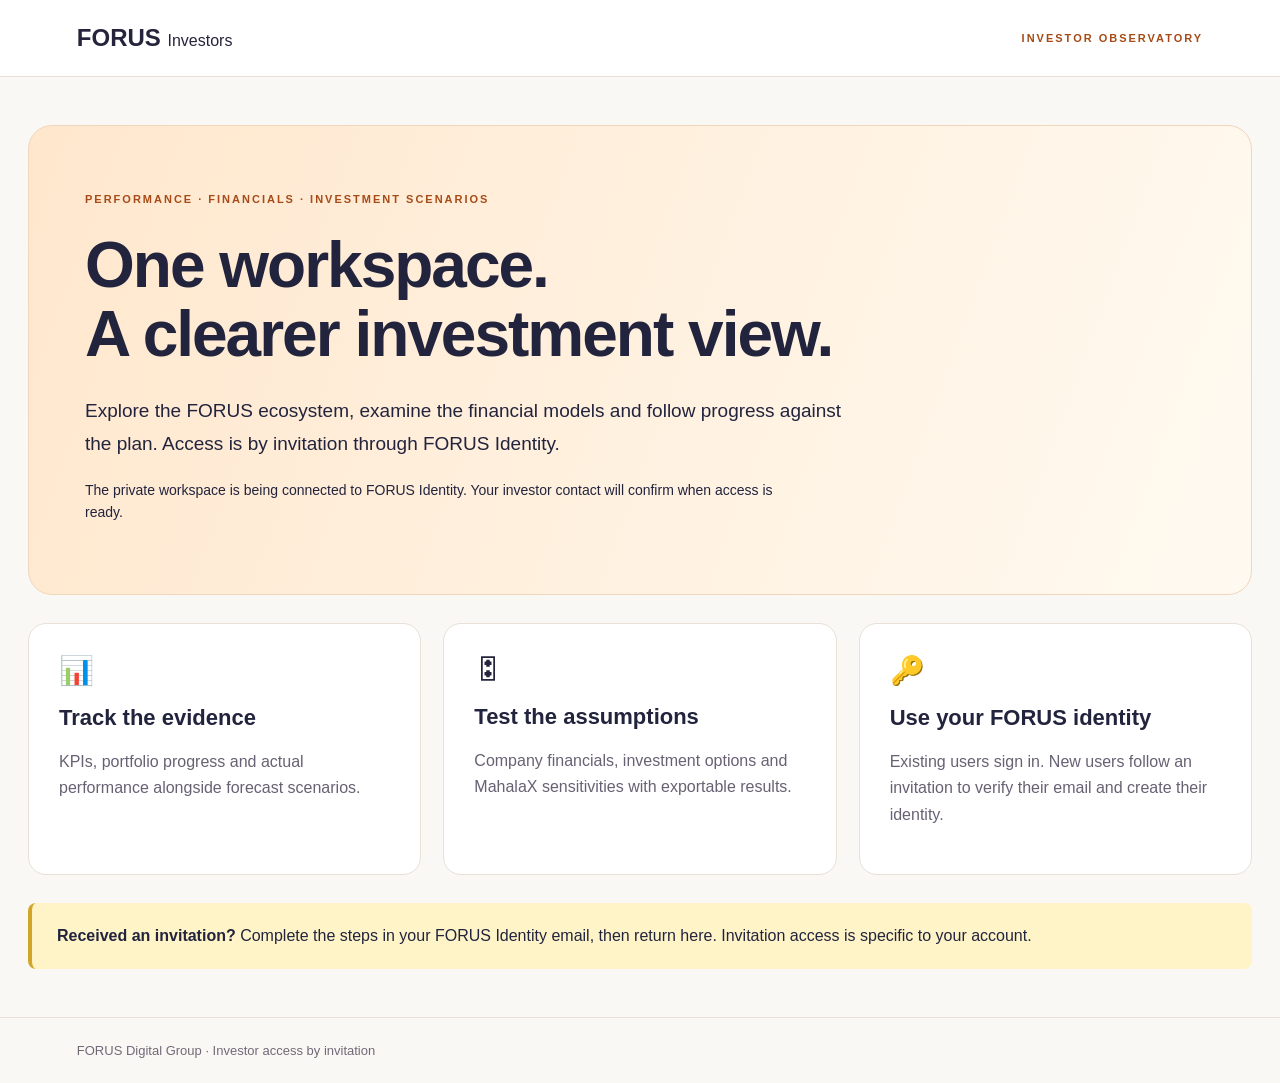
==== observatory/index.html @ ee2c1304 "Add public Observatory entry pending acceptance activation" ====
<!doctype html><html lang="en"><head><meta charset="utf-8"><meta name="viewport" content="width=device-width,initial-scale=1"><meta name="referrer" content="no-referrer"><title>Investor Observatory | FORUS</title><link rel="stylesheet" href="style.css"><script src="entry.js" defer></script></head><body><header><a href="../">FORUS <span>Investors</span></a><span>INVESTOR OBSERVATORY</span></header><main><section class="hero"><p class="eyebrow">PERFORMANCE · FINANCIALS · INVESTMENT SCENARIOS</p><h1>One workspace.<br>A clearer investment view.</h1><p class="intro">Explore the FORUS ecosystem, examine the financial models and follow progress against the plan. Access is by invitation through FORUS Identity.</p><a id="enter" class="button" hidden>Continue with FORUS Identity →</a><p id="status" role="status">The private workspace is being connected to FORUS Identity. Your investor contact will confirm when access is ready.</p></section><section class="grid"><article><span class="icon">📊</span><h2>Track the evidence</h2><p>KPIs, portfolio progress and actual performance alongside forecast scenarios.</p></article><article><span class="icon">🎛</span><h2>Test the assumptions</h2><p>Company financials, investment options and MahalaX sensitivities with exportable results.</p></article><article><span class="icon">🔑</span><h2>Use your FORUS identity</h2><p>Existing users sign in. New users follow an invitation to verify their email and create their identity.</p></article></section><aside><strong>Received an invitation?</strong> Complete the steps in your FORUS Identity email, then return here. Invitation access is specific to your account.</aside></main><footer>FORUS Digital Group · Investor access by invitation</footer></body></html>
---- observatory/style.css ----
:root{font-family:Arial,sans-serif;color:#22243e;background:#faf8f5}*{box-sizing:border-box}body{margin:0}header{padding:24px 6vw;border-bottom:1px solid #eadfd5;display:flex;align-items:center;justify-content:space-between;gap:20px;background:#fff}header a{text-decoration:none;color:#25243c;font-weight:800;font-size:24px}header a span{font-weight:400;font-size:16px}header>span,.eyebrow{font-size:11px;letter-spacing:2px;color:#a64b17;font-weight:700}main{max-width:1280px;margin:auto;padding:48px 28px}.hero{padding:56px;border-radius:24px;background:linear-gradient(110deg,#ffe7cd,#fffaf1);border:1px solid #f0d6bb}h1{font-size:clamp(34px,5vw,64px);letter-spacing:-2px;line-height:1.08;margin:26px 0}.intro{font-size:19px;line-height:1.7;max-width:760px}.button{background:#ba4b12;color:#fff;border-radius:8px;text-decoration:none;padding:16px 24px;display:inline-block;font-weight:700;margin:16px 0}.button[hidden]{display:none}#status{max-width:720px;line-height:1.6;font-size:14px}.grid{display:grid;grid-template-columns:repeat(3,1fr);gap:22px;margin:28px 0}article{padding:30px;border:1px solid #e9e0d8;border-radius:18px;background:white}.icon{font-size:28px}article h2{font-size:22px}article p{line-height:1.65;color:#686173}aside{background:#fff4c7;border-left:4px solid #d1a627;padding:20px 25px;border-radius:8px;line-height:1.6}footer{padding:25px 6vw;border-top:1px solid #e9e0d8;font-size:13px;color:#716978}@media(max-width:720px){main{padding:24px 16px}.hero{padding:30px 24px}.grid{grid-template-columns:1fr}header>span{display:none}h1{letter-spacing:-1px}}
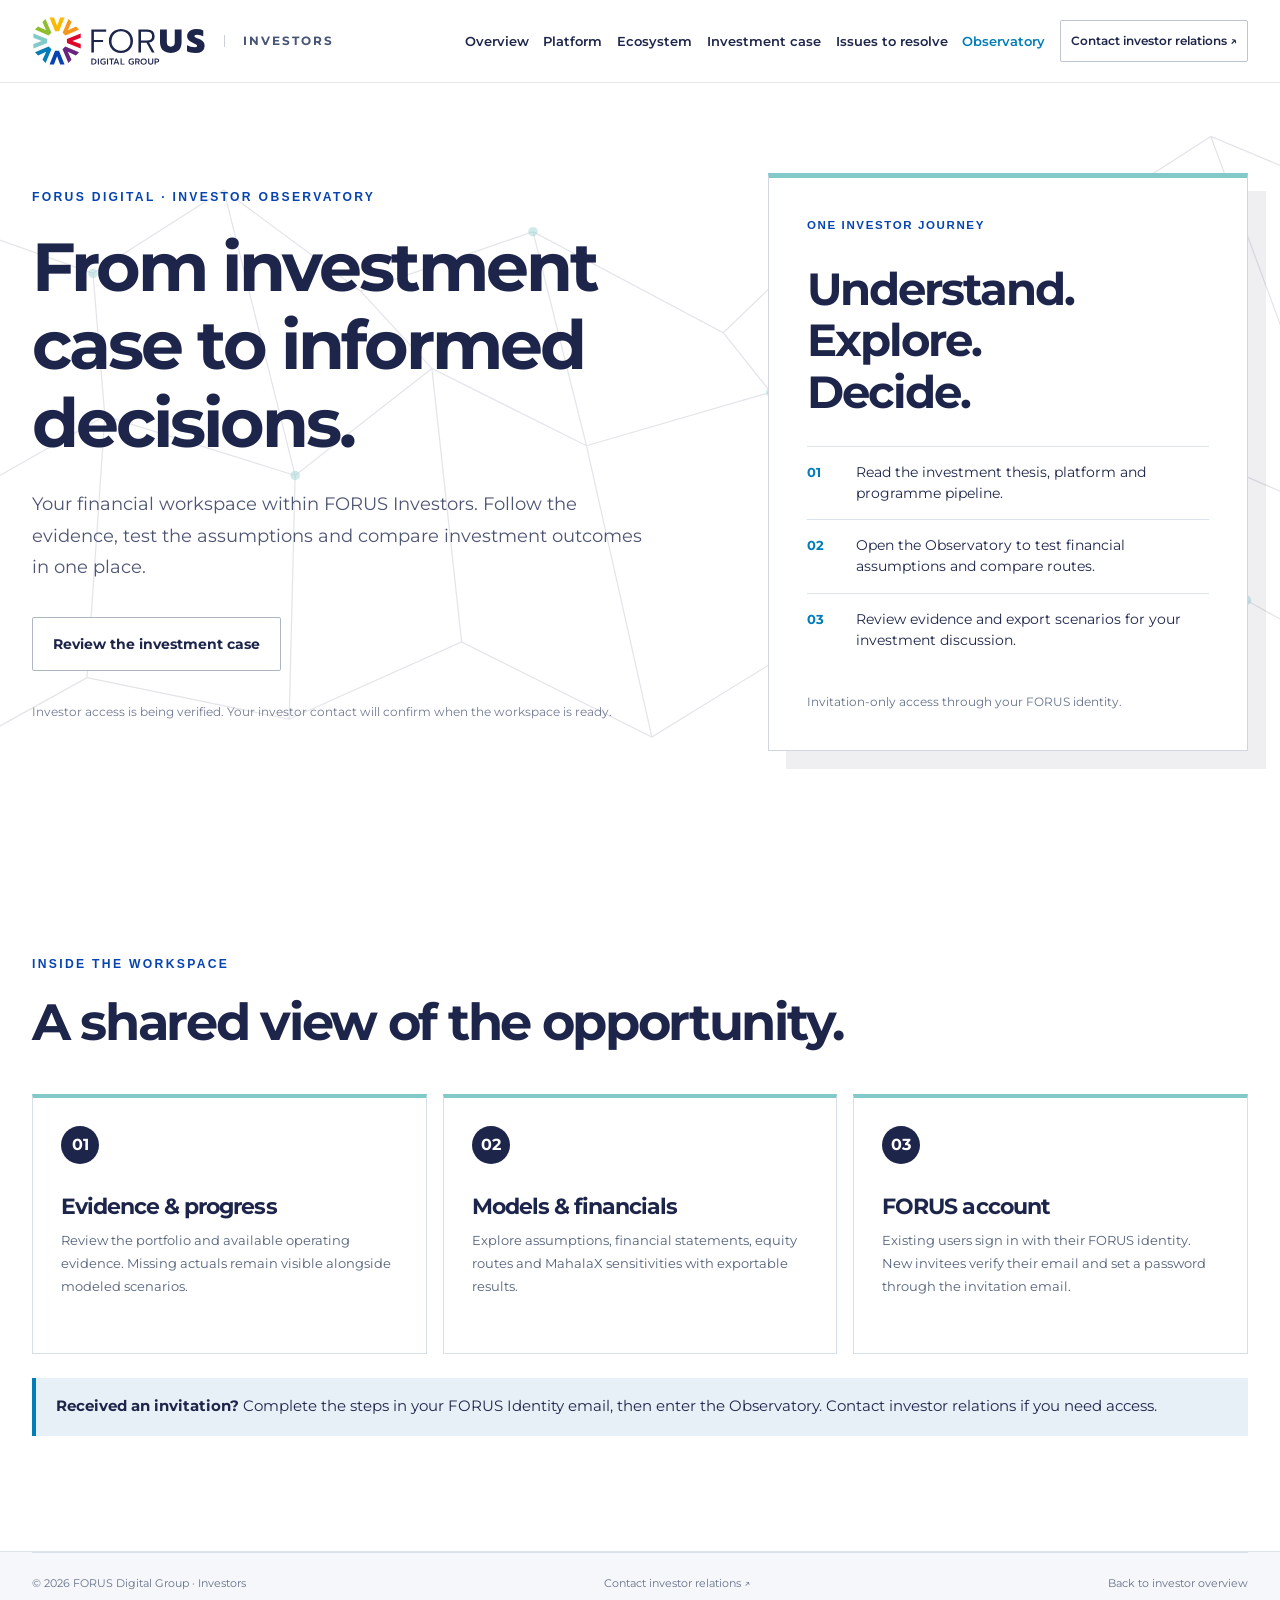
==== commit b1dbb03c: "Integrate Observatory into the FORUS investor offering" ====
--- a/observatory/index.html
+++ b/observatory/index.html
@@ -1 +1 @@
-<!doctype html><html lang="en"><head><meta charset="utf-8"><meta name="viewport" content="width=device-width,initial-scale=1"><meta name="referrer" content="no-referrer"><title>Investor Observatory | FORUS</title><link rel="stylesheet" href="style.css"><script src="entry.js" defer></script></head><body><header><a href="../">FORUS <span>Investors</span></a><span>INVESTOR OBSERVATORY</span></header><main><section class="hero"><p class="eyebrow">PERFORMANCE · FINANCIALS · INVESTMENT SCENARIOS</p><h1>One workspace.<br>A clearer investment view.</h1><p class="intro">Explore the FORUS ecosystem, examine the financial models and follow progress against the plan. Access is by invitation through FORUS Identity.</p><a id="enter" class="button" hidden>Continue with FORUS Identity →</a><p id="status" role="status">The private workspace is being connected to FORUS Identity. Your investor contact will confirm when access is ready.</p></section><section class="grid"><article><span class="icon">📊</span><h2>Track the evidence</h2><p>KPIs, portfolio progress and actual performance alongside forecast scenarios.</p></article><article><span class="icon">🎛</span><h2>Test the assumptions</h2><p>Company financials, investment options and MahalaX sensitivities with exportable results.</p></article><article><span class="icon">🔑</span><h2>Use your FORUS identity</h2><p>Existing users sign in. New users follow an invitation to verify their email and create their identity.</p></article></section><aside><strong>Received an invitation?</strong> Complete the steps in your FORUS Identity email, then return here. Invitation access is specific to your account.</aside></main><footer>FORUS Digital Group · Investor access by invitation</footer></body></html>
+<!doctype html><html lang="en"><head><meta charset="utf-8"><meta name="viewport" content="width=device-width,initial-scale=1"><meta name="referrer" content="same-origin"><title>Observatory | FORUS Digital Investors</title><meta name="description" content="The FORUS investor workspace: investment evidence, financial models and scenarios, with invitation-only access."><link rel="icon" href="assets/forus-icon.svg"><link rel="stylesheet" href="style.css"><script src="navigation.js" defer></script><script src="entry.js" defer></script></head><body><a class="skip" href="#main">Skip to content</a><header class="site-header"><div class="header-inner"><a class="brand" href="../index.html" aria-label="FORUS Digital investors home"><img class="corporate-logo" src="assets/forus-corporate.svg" alt="FORUS Digital Group" width="174" height="52"><span class="investor-label">Investors</span></a><button class="menu-toggle" aria-expanded="false" aria-controls="site-nav" aria-label="Open navigation">Menu <span>☰</span></button><nav id="site-nav" aria-label="Primary navigation"><a href="../index.html" class="">Overview</a><a href="../platform.html" class="" >Platform</a><a href="../ecosystem.html" class="" >Ecosystem</a><a href="../investment-case.html" class="" >Investment case</a><a href="../diligence.html" class="" >Issues to resolve</a><a class="active" aria-current="page" href="./">Observatory</a><a class="nav-contact" href="https://forus.digital/contact.html">Contact investor relations <span aria-hidden="true">↗</span></a></nav></div></header><main id="main"><section class="hero"><div class="container hero-grid"><div class="hero-copy"><p class="eyebrow">FORUS DIGITAL · INVESTOR OBSERVATORY</p><h1>From investment case to informed decisions.</h1><p class="hero-lead">Your financial workspace within FORUS Investors. Follow the evidence, test the assumptions and compare investment outcomes in one place.</p><div class="hero-actions"><a id="enter" class="button primary" hidden>Enter the Observatory →</a><a class="button ghost" href="../investment-case.html">Review the investment case</a></div><p id="status" class="hero-note" role="status">Investor access is being verified. Your investor contact will confirm when the workspace is ready.</p></div><div class="model-card"><p class="deal-label">ONE INVESTOR JOURNEY</p><h2>Understand.<br>Explore.<br>Decide.</h2><div class="model-row"><b>01</b><span>Read the investment thesis, platform and programme pipeline.</span></div><div class="model-row"><b>02</b><span>Open the Observatory to test financial assumptions and compare routes.</span></div><div class="model-row"><b>03</b><span>Review evidence and export scenarios for your investment discussion.</span></div><p>Invitation-only access through your FORUS identity.</p></div></div></section><section class="section container"><p class="eyebrow">INSIDE THE WORKSPACE</p><h2>A shared view of the opportunity.</h2><div class="transaction-steps"><article><b>01</b><h3>Evidence &amp; progress</h3><p>Review the portfolio and available operating evidence. Missing actuals remain visible alongside modeled scenarios.</p></article><article><b>02</b><h3>Models &amp; financials</h3><p>Explore assumptions, financial statements, equity routes and MahalaX sensitivities with exportable results.</p></article><article><b>03</b><h3>FORUS account</h3><p>Existing users sign in with their FORUS identity. New invitees verify their email and set a password through the invitation email.</p></article></div><p class="bridge-note"><strong>Received an invitation?</strong> Complete the steps in your FORUS Identity email, then enter the Observatory. Contact investor relations if you need access.</p></section></main><footer class="footer"><div class="container footer-bottom"><span>© 2026 FORUS Digital Group · Investors</span><a href="https://forus.digital/contact.html">Contact investor relations ↗</a><a href="../">Back to investor overview</a></div></footer></body></html>
--- a/observatory/style.css
+++ b/observatory/style.css
@@ -1 +1,27 @@
-:root{font-family:Arial,sans-serif;color:#22243e;background:#faf8f5}*{box-sizing:border-box}body{margin:0}header{padding:24px 6vw;border-bottom:1px solid #eadfd5;display:flex;align-items:center;justify-content:space-between;gap:20px;background:#fff}header a{text-decoration:none;color:#25243c;font-weight:800;font-size:24px}header a span{font-weight:400;font-size:16px}header>span,.eyebrow{font-size:11px;letter-spacing:2px;color:#a64b17;font-weight:700}main{max-width:1280px;margin:auto;padding:48px 28px}.hero{padding:56px;border-radius:24px;background:linear-gradient(110deg,#ffe7cd,#fffaf1);border:1px solid #f0d6bb}h1{font-size:clamp(34px,5vw,64px);letter-spacing:-2px;line-height:1.08;margin:26px 0}.intro{font-size:19px;line-height:1.7;max-width:760px}.button{background:#ba4b12;color:#fff;border-radius:8px;text-decoration:none;padding:16px 24px;display:inline-block;font-weight:700;margin:16px 0}.button[hidden]{display:none}#status{max-width:720px;line-height:1.6;font-size:14px}.grid{display:grid;grid-template-columns:repeat(3,1fr);gap:22px;margin:28px 0}article{padding:30px;border:1px solid #e9e0d8;border-radius:18px;background:white}.icon{font-size:28px}article h2{font-size:22px}article p{line-height:1.65;color:#686173}aside{background:#fff4c7;border-left:4px solid #d1a627;padding:20px 25px;border-radius:8px;line-height:1.6}footer{padding:25px 6vw;border-top:1px solid #e9e0d8;font-size:13px;color:#716978}@media(max-width:720px){main{padding:24px 16px}.hero{padding:30px 24px}.grid{grid-template-columns:1fr}header>span{display:none}h1{letter-spacing:-1px}}
+@font-face{font-family:Montserrat;src:url('assets/montserrat-400.ttf')}@font-face{font-family:Montserrat;src:url('assets/montserrat-500.ttf');font-weight:500}@font-face{font-family:Montserrat;src:url('assets/montserrat-600.ttf');font-weight:600}@font-face{font-family:Montserrat;src:url('assets/montserrat-700.ttf');font-weight:700}@font-face{font-family:Montserrat;src:url('assets/montserrat-800.ttf');font-weight:800}
+:root{--ink:#102031;--deep:#0b1929;--navy:#152d44;--orange:#fa6a3d;--cream:#f4f7f8;--line:#dce3e8;--muted:#516475;--sky:#dceff4}*{box-sizing:border-box}html{scroll-behavior:smooth}body{margin:0;color:var(--ink);background:#fff;font-family:Montserrat,Arial,sans-serif;font-size:16px;line-height:1.65}a{color:inherit;text-decoration:none}button{font:inherit}img{max-width:100%;height:auto}h1,h2,h3,p{margin-top:0}h1,h2,h3{line-height:1.15;letter-spacing:-.045em}h1{font-size:clamp(3rem,5.3vw,5.6rem);font-weight:700}h2{font-size:clamp(2.3rem,4vw,4rem);font-weight:700}h3{font-size:1.35rem}p{line-height:1.7}.container{width:min(1220px,calc(100% - 64px));margin:auto}.skip{position:absolute;left:-999px;top:8px;background:#fff;padding:12px;z-index:30}.skip:focus{left:8px}.site-header{background:#fff;border-bottom:1px solid var(--line);position:relative;z-index:10}.header-inner{width:min(1360px,calc(100% - 64px));min-height:86px;margin:auto;display:flex;align-items:center;justify-content:space-between;gap:24px}.brand{display:flex;align-items:center;gap:12px;line-height:1;color:var(--ink);flex:none}.mark{width:36px;height:36px;display:grid;place-items:center;border-radius:6px;background:var(--ink);color:var(--orange);font-size:27px;font-weight:800;line-height:1}.brand-name{font-size:1.25rem;font-weight:800;letter-spacing:-.07em}.brand-name>span,.footer-logo span{font-weight:500}.brand-name small{display:block;font-weight:600;font-size:.6rem;letter-spacing:.16em;margin-top:6px;color:#667887}nav{display:flex;align-items:center;gap:clamp(14px,1.9vw,30px)}nav a{font-size:.84rem;font-weight:600;white-space:nowrap;padding:10px 0}nav a:hover,nav a.active{color:#d84e29}nav .nav-contact{background:var(--ink);color:#fff;padding:12px 15px;border-radius:3px}nav .nav-contact:hover{background:#263f58;color:#fff}.menu-toggle{display:none;border:0;background:none;color:var(--ink);font-weight:700;cursor:pointer}.hero{background:var(--deep);color:#fff;position:relative;overflow:hidden}.hero:before{content:"";position:absolute;inset:0;background:linear-gradient(110deg,rgba(11,25,41,.96) 15%,rgba(20,47,69,.92)),repeating-linear-gradient(90deg,transparent 0 88px,rgba(255,255,255,.08) 89px 90px);pointer-events:none}.hero-grid{position:relative;display:grid;grid-template-columns:1.13fr .87fr;align-items:center;gap:70px;padding:96px 0 100px}.hero-copy h1{max-width:760px;margin:22px 0 26px}.hero-lead{font-size:1.12rem;line-height:1.75;max-width:620px;color:#d4e0e7}.eyebrow{font-size:.76rem;line-height:1.4;letter-spacing:.19em;font-weight:800;color:#c55232;margin-bottom:20px}.eyebrow.light{color:#ff9f7e}.hero-actions{display:flex;gap:12px;flex-wrap:wrap;margin-top:35px}.button{font-size:.89rem;line-height:1.3;font-weight:700;display:inline-flex;align-items:center;justify-content:space-between;gap:25px;min-height:54px;padding:15px 20px;border-radius:3px;transition:transform .15s,background .15s}.button:hover{transform:translateY(-2px)}.button.primary{background:var(--orange);color:#152436}.button.primary:hover{background:#ff8965}.button.ghost{border:1px solid #627789;color:#fff}.button.white{background:#fff;color:var(--ink)}.hero-note{font-size:.78rem;color:#9eb2c2;margin-top:30px;max-width:580px}.hero-panel{background:#173149;border:1px solid #486075;box-shadow:20px 20px 0 rgba(4,15,28,.28);padding:34px;max-width:480px;justify-self:end;width:100%}.panel-top,.panel-bottom{display:flex;justify-content:space-between;gap:12px;color:#a8c1d1;font-size:.7rem;font-weight:700;letter-spacing:.12em}.panel-heading{font-size:clamp(2rem,3vw,2.9rem);line-height:1.25;letter-spacing:-.05em;font-weight:700;margin:55px 0 34px}.panel-heading em{font-style:normal;color:var(--orange)}.flow-list>div{display:flex;gap:17px;align-items:center;border-top:1px solid #506476;padding:13px 0}.flow-list b{font-size:.8rem;color:var(--orange)}.flow-list span{font-size:.84rem}.panel-bottom{border-top:1px solid #506476;padding-top:25px;margin-top:20px}.signal-strip{background:#eaf1f4;padding:30px 0}.signal-inner{display:grid;grid-template-columns:repeat(3,1fr);gap:30px}.signal-inner>div{display:flex;align-items:center;gap:16px;border-right:1px solid #c8d6de}.signal-inner>div:last-child{border:0}.signal-number{font-size:3.6rem;line-height:1;font-weight:700;letter-spacing:-.08em;color:#193d58}.signal-text{font-size:.9rem;line-height:1.5;font-weight:700}.signal-text small{font-size:.72rem;font-weight:500;color:var(--muted)}.signal-foot,.source-line{font-size:.75rem;color:#617382;margin-top:15px;margin-bottom:0}.signal-foot a,.source-line a{text-decoration:underline}.section{padding-top:100px;padding-bottom:100px}.split-intro,.two-col{display:grid;grid-template-columns:.88fr 1.12fr;gap:clamp(45px,7vw,120px)}.split-intro p:not(.eyebrow),.two-col>div>p:not(.eyebrow){color:#3d5161;font-size:1rem}.text-link{display:inline-flex;font-weight:700;border-bottom:2px solid var(--orange);padding:6px 0;color:#173850;font-size:.89rem}.muted{background:var(--cream)}.section-head{display:flex;justify-content:space-between;gap:32px;align-items:end;margin-bottom:36px}.section-head h2{max-width:770px;margin-bottom:0}.section-head>p{max-width:270px;color:var(--muted);font-size:.88rem}.feature-grid{display:grid;grid-template-columns:repeat(3,1fr);gap:16px}.feature-card{display:flex;flex-direction:column;min-height:350px;padding:32px;color:#fff}.feature-card.orange{background:#a94b32}.feature-card.navy{background:#162f47}.feature-card.sky{background:#276678}.feature-card h3{font-size:1.7rem;margin:64px 0 14px}.feature-card p{font-size:.85rem;color:#e7eef1}.feature-card a{margin-top:auto;font-weight:700;font-size:.8rem}.tag{border:1px solid #ffffff75;align-self:flex-start;padding:6px 9px;font-size:.64rem;font-weight:800;letter-spacing:.12em}.thesis-grid{display:grid;grid-template-columns:.8fr 1.2fr;gap:90px}.thesis-items>div{display:grid;grid-template-columns:44px 1fr;border-top:1px solid var(--line);padding:22px 0}.thesis-items>div span{font-weight:800;color:#e5633a}.thesis-items h3,.thesis-items p{grid-column:2}.thesis-items h3{margin:0}.thesis-items p{font-size:.86rem;color:var(--muted);margin:8px 0 0}.callout{background:#12344c;color:#fff;padding:65px 0}.callout-inner{display:flex;justify-content:space-between;gap:30px;align-items:center}.callout h2{max-width:800px;margin-bottom:15px}.callout p:not(.eyebrow){color:#c6d6e2;max-width:660px;margin:0}.page-hero{color:#fff;background:#10283d;padding:86px 0 96px;background-image:linear-gradient(100deg,#10283d 40%,rgba(23,66,88,.92)),repeating-linear-gradient(0deg,transparent 0 79px,#ffffff12 80px 81px)}.page-hero h1{max-width:1030px;margin:18px 0 24px}.page-hero p:not(.eyebrow){font-size:1.1rem;color:#d4e1e8;max-width:850px;margin:0}.capability-grid{display:grid;grid-template-columns:repeat(3,1fr);border-top:1px solid var(--line);border-left:1px solid var(--line)}.capability-grid article{min-height:245px;padding:28px;border-right:1px solid var(--line);border-bottom:1px solid var(--line)}.capability-grid article>span,.diligence-grid article>span{color:#e2623b;font-size:.77rem;font-weight:800}.capability-grid h3{margin:46px 0 12px}.capability-grid p,.diligence-grid li{font-size:.86rem;color:#526879}.timeline>div{display:grid;grid-template-columns:55px 1fr;border-top:1px solid #cfdae0;padding:26px 0}.timeline b{color:#d85b36}.timeline h3{margin:0 0 8px}.timeline p{color:var(--muted);font-size:.89rem;margin:0}.portfolio{border-top:1px solid var(--line)}.portfolio article{display:grid;grid-template-columns:98px 1fr 32px;gap:26px;align-items:start;border-bottom:1px solid var(--line);padding:32px 0}.portfolio img,.portfolio-icon{width:80px;height:80px;object-fit:contain;padding:10px;background:#f5f8fa;border:1px solid #e0e7eb}.portfolio-icon{display:grid;place-items:center;font-size:2rem;font-weight:800;color:#e0623c}.portfolio h3{font-size:1.5rem;margin:12px 0 10px}.portfolio p{color:#405566;margin-bottom:12px;max-width:850px;font-size:.9rem}.portfolio small{font-weight:700;color:#748595;font-size:.7rem;text-transform:uppercase;letter-spacing:.1em}.portfolio article>a{font-size:1.5rem;color:#c25536}.status{font-size:.68rem;text-transform:uppercase;letter-spacing:.12em;font-weight:800}.status.live{color:#17745c}.status.pilot{color:#b35c22}.status.partner{color:#245f86}.status.develop{color:#79578b}.metrics-table>div{display:grid;grid-template-columns:145px 1fr;gap:20px;border-top:1px solid #cbd8df;padding:22px 0;font-size:.9rem}.metrics-table span{color:var(--muted)}.driver-grid{display:grid;grid-template-columns:repeat(4,1fr);gap:12px}.driver-grid article{background:#132f47;color:#fff;min-height:310px;padding:25px}.driver-grid b{color:var(--orange);font-size:.8rem}.driver-grid h3{margin:60px 0 12px}.driver-grid p{font-size:.81rem;color:#c8d8e2}.priority-list>div{display:grid;grid-template-columns:52px 1fr;border-top:1px solid #cbd8df;padding:20px 0}.priority-list>div>span{font-size:.78rem;color:#d45935;font-weight:800}.priority-list h3{margin:0 0 8px}.priority-list p{font-size:.84rem;color:#566a77;margin:0}.risk-section>div:first-child{max-width:820px}.question-grid{display:grid;grid-template-columns:repeat(2,1fr);gap:30px;margin-top:32px}.question-grid article{border-top:3px solid var(--orange);padding-top:22px}.question-grid p{font-size:.85rem;color:var(--muted)}.diligence-grid{display:grid;grid-template-columns:repeat(2,1fr);gap:16px}.diligence-grid article{border:1px solid var(--line);padding:28px;min-height:270px}.diligence-grid h3{margin:25px 0 15px}.diligence-grid ul{margin:0;padding-left:20px}.diligence-grid li{margin:8px 0}.contact-section{padding:50px 0;background:#eaf1f4}.contact-card{background:#15344b;color:#fff;padding:55px;display:flex;align-items:center;justify-content:space-between;gap:30px}.contact-card p:not(.eyebrow){color:#c3d3df;max-width:600px}.source-links{display:grid;gap:12px}.source-links a{font-weight:700;color:#164e6a;text-decoration:underline;text-decoration-color:#e5643b;text-underline-offset:4px}.source-links p{color:var(--muted);font-size:.78rem;margin-top:18px}.footer{background:#0a1826;color:#e5edf2}.footer-main{display:grid;grid-template-columns:1.2fr .7fr 1fr;gap:80px;padding:64px 0}.footer-logo{font-size:1.65rem;letter-spacing:-.07em;font-weight:800}.footer-main p{color:#a9bdcc;font-size:.82rem}.footer-main a{display:block;color:#d7e3ea;font-size:.78rem;margin:9px 0}.footer-main h3{font-size:.77rem;letter-spacing:.12em;text-transform:uppercase;margin-bottom:20px;color:#ff9874}.footer-bottom{border-top:1px solid #324658;padding:22px 0;display:flex;justify-content:space-between;gap:12px;color:#91a8b8;font-size:.66rem}a:focus-visible,button:focus-visible{outline:3px solid var(--orange);outline-offset:3px}
+@media(max-width:1050px){.header-inner{width:min(100% - 40px,1360px)}.menu-toggle{display:block}.site-header nav{display:none;position:absolute;top:86px;left:0;right:0;background:#fff;padding:22px 30px;border-bottom:1px solid var(--line);box-shadow:0 16px 20px #10203118}.site-header nav.open{display:flex;flex-direction:column;align-items:stretch;gap:2px}.site-header nav a{padding:10px}.hero-grid{gap:35px}.hero-panel{padding:25px}.driver-grid{grid-template-columns:repeat(2,1fr)}}
+@media(max-width:760px){.container{width:calc(100% - 36px)}.header-inner{width:calc(100% - 36px);min-height:72px}.site-header nav{top:72px}.brand-name{font-size:1.05rem}.brand-name small{font-size:.5rem}.hero-grid{display:block;padding:70px 0}.hero-copy h1{font-size:clamp(2.7rem,11vw,4rem)}.hero-panel{margin:50px 0 0;max-width:none;box-shadow:10px 10px 0 #071627}.signal-inner{grid-template-columns:1fr;gap:16px}.signal-inner>div{border-right:0;border-bottom:1px solid #c8d6de;padding-bottom:14px}.section{padding-top:65px;padding-bottom:65px}.split-intro,.two-col,.thesis-grid{display:block}.section-head{display:block}.section-head .text-link{margin-top:14px}.feature-grid,.capability-grid,.diligence-grid,.question-grid{grid-template-columns:1fr}.feature-card{min-height:310px}.thesis-items{margin-top:32px}.callout-inner,.contact-card{display:block}.callout .button,.contact-card .button{margin-top:28px}.page-hero{padding:65px 0}.portfolio article{grid-template-columns:62px 1fr 20px;gap:14px}.portfolio img,.portfolio-icon{width:58px;height:58px}.portfolio h3{font-size:1.2rem}.portfolio p{font-size:.81rem}.metrics-table>div{grid-template-columns:1fr;gap:4px}.driver-grid{grid-template-columns:1fr}.driver-grid article{min-height:240px}.driver-grid h3{margin-top:35px}.footer-main{grid-template-columns:1fr;gap:30px}.footer-bottom{display:block}.footer-bottom span{display:block;margin:7px 0}.contact-card{padding:30px}}
+@media(prefers-reduced-motion:reduce){html{scroll-behavior:auto}.button{transition:none}}
+/* FORUS Digital Group visual language, aligned with forus.digital */
+:root{--ink:#1e254a;--deep:#1e254a;--navy:#1e254a;--orange:#027db8;--cream:#f6f8fb;--line:#dce1e9;--muted:#5d627b;--sky:#eaf4f6}
+body{color:#1e254a}.site-header{border-bottom:1px solid #e7e9ef}.header-inner{min-height:82px}.brand{gap:18px}.corporate-logo{width:174px;height:auto;display:block}.investor-label{font-size:.75rem;font-weight:700;text-transform:uppercase;letter-spacing:.17em;border-left:1px solid #cbd1db;padding-left:18px;color:#475575}.site-header nav a:hover,.site-header nav a.active{color:#027db8}.site-header nav .nav-contact{background:transparent;border:1px solid #bfc5d0;color:#1e254a;border-radius:2px}.site-header nav .nav-contact:hover{color:#fff;background:#1e254a}.eyebrow{color:#0844af}.eyebrow.light{color:#0844af}.hero{background:#fff;color:#1e254a}.hero:before{background:url('assets/network.svg') center/cover no-repeat;opacity:.8}.hero-grid{padding:90px 0 105px}.hero-copy h1{font-weight:700;max-width:780px}.hero-lead{color:#4e5573}.hero-note{color:#727b94}.button{border-radius:2px}.button.primary{background:#1e254a;color:#fff}.button.primary:hover{background:#334075}.button.ghost{color:#1e254a;border-color:#aeb6c4;background:#fff}.button.ghost:hover{background:#f1f5fa}.hero-panel{background:#f7fafc;border:1px solid #dae2eb;border-top:5px solid #81cac9;box-shadow:18px 18px 0 rgba(30,37,74,.08);color:#1e254a}.panel-top,.panel-bottom{color:#67718c}.panel-heading em{color:#027db8}.flow-list>div,.panel-bottom{border-color:#d7dfe8}.flow-list b{color:#0844af}.signal-strip{background:#f4f7fa}.signal-number{color:#1e254a}.signal-text small{color:#6c758c}.text-link{border-color:#81cac9;color:#1e254a}.feature-card.orange{background:#1e254a}.feature-card.navy{background:#0844af}.feature-card.sky{background:#027db8}.feature-card p{color:#e7eaf1}.thesis-items>div span,.priority-list>div>span,.timeline b,.driver-grid b,.capability-grid article>span,.diligence-grid article>span{color:#027db8}.callout{background:#1e254a}.callout .eyebrow.light,.contact-card .eyebrow.light{color:#81cac9}.callout p:not(.eyebrow){color:#d9deec}.page-hero{background:#fff;color:#1e254a;background-image:url('assets/network.svg');background-size:cover;background-position:center;border-bottom:1px solid #e4e7ed}.page-hero p:not(.eyebrow){color:#4f5975}.page-hero .eyebrow.light{color:#0844af}.portfolio article>a{color:#027db8}.driver-grid article{background:#1e254a}.driver-grid p{color:#d8ddec}.question-grid article{border-top-color:#81cac9}.contact-section{background:#eef3f7}.contact-card{background:#1e254a}.source-links a{color:#0844af;text-decoration-color:#81cac9}.footer{background:#f5f7fa;color:#1e254a;border-top:1px solid #e0e5ec}.footer-corporate-logo{display:block;width:200px;height:auto;margin-bottom:18px}.footer-main p{color:#57617a}.footer-main a{color:#2f3958}.footer-main h3{color:#0844af}.footer-bottom{border-color:#dce2eb;color:#66718a}a:focus-visible,button:focus-visible{outline-color:#027db8}
+@media(max-width:760px){.corporate-logo{width:132px}.investor-label{font-size:.6rem;padding-left:10px}.brand{gap:10px}.hero-grid{padding:65px 0}.hero-panel{box-shadow:9px 9px 0 rgba(30,37,74,.08)}}
+.investor-notice{background:#1e254a;color:#fff;font-size:.72rem;letter-spacing:.02em}.investor-notice .container{display:flex;justify-content:space-between;gap:16px;align-items:center;padding:11px 0}.investor-notice strong{text-transform:uppercase;letter-spacing:.12em;font-size:.68rem}.investor-notice span{color:#d3d9e9}.deal-card{background:#fff;border:1px solid #cfd6e2;border-top:5px solid #81cac9;padding:34px;box-shadow:18px 18px 0 rgba(30,37,74,.07);max-width:480px;justify-self:end;width:100%}.deal-label{font-size:.72rem;font-weight:800;letter-spacing:.14em;color:#0844af}.deal-big{font-size:clamp(2.6rem,4.1vw,4.3rem);line-height:1.1;letter-spacing:-.06em;font-weight:700;margin:33px 0 18px}.deal-card>p:not(.deal-label){color:#44516d}.deal-grid{display:grid;grid-template-columns:1fr 1fr;gap:15px;border-top:1px solid #dce3ed;border-bottom:1px solid #dce3ed;padding:22px 0;margin:25px 0}.deal-grid strong{display:block;font-size:1.18rem;letter-spacing:-.03em}.deal-grid span{display:block;color:#6b7489;font-size:.73rem;line-height:1.5}.deal-card .deal-caveat{font-size:.75rem;line-height:1.65;margin:0}.signal-inner .signal-number{font-size:clamp(2.5rem,4vw,3.5rem)}.allocation-bar{display:flex;overflow:hidden;border-radius:3px;margin-top:32px;background:#dbe4ed}.allocation-bar span{display:grid;place-items:center;min-height:72px;color:white;font-weight:800;border-right:2px solid white}.allocation-bar span:nth-child(1){background:#1e254a}.allocation-bar span:nth-child(2){background:#0844af}.allocation-bar span:nth-child(3){background:#027db8}.allocation-bar span:nth-child(4){background:#2d8d98;border:0}.allocation-key{display:grid;grid-template-columns:repeat(4,1fr);gap:16px;margin-top:18px}.allocation-key div{border-top:3px solid #1e254a;padding:15px 0}.allocation-key div:nth-child(2){border-color:#0844af}.allocation-key div:nth-child(3){border-color:#027db8}.allocation-key div:nth-child(4){border-color:#2d8d98}.allocation-key b{display:block;font-size:1.25rem}.allocation-key span{font-size:.76rem;color:#5b6680}.calculation{border-top:1px solid #cfd7e2;max-width:850px}.calculation>div{display:flex;justify-content:space-between;gap:25px;padding:19px 4px;border-bottom:1px solid #cfd7e2}.calculation span{color:#42516d}.calculation strong{white-space:nowrap;font-size:1.14rem}.calculation .result{background:#eaf3f7;padding:23px 18px;font-weight:700}.small-explain{font-size:.81rem;line-height:1.72;color:#56647b;margin-top:24px;max-width:1000px}.pipeline-table-wrap{overflow-x:auto}.pipeline-table{border-collapse:collapse;width:100%;min-width:680px;text-align:left}.pipeline-table th,.pipeline-table td{padding:19px 18px;border-bottom:1px solid #d5dce6;font-size:.88rem;vertical-align:top}.pipeline-table thead th{background:#1e254a;color:#fff;font-size:.72rem;text-transform:uppercase;letter-spacing:.08em}.pipeline-table tbody th{font-weight:700}.pipeline-table tbody tr:nth-child(even){background:#f5f8fb}.pipeline-table tfoot{background:#e1edf2;font-weight:800}.pipeline-table tfoot th,.pipeline-table tfoot td{border-bottom:0}.transaction-steps{display:grid;grid-template-columns:repeat(3,1fr);gap:16px}.transaction-steps article{border:1px solid #d7dfe9;border-top:4px solid #81cac9;padding:28px;min-height:260px}.transaction-steps b{display:grid;place-items:center;width:38px;height:38px;border-radius:50%;background:#1e254a;color:#fff}.transaction-steps h3{margin:30px 0 10px}.transaction-steps p,.diligence-grid p{font-size:.84rem;color:#53617b}.uses{border-top:1px solid #cdd7e2}.uses>div{display:grid;grid-template-columns:140px 1fr;gap:20px;border-bottom:1px solid #cdd7e2;padding:20px 0}.uses strong{font-size:1.15rem}.uses span{color:#4f5e76;font-size:.9rem}.diligence-grid article{min-height:290px}.diligence-grid article p{margin-bottom:0}.source-links p:first-child{margin-top:0}
+@media(max-width:760px){.investor-notice .container{display:block}.investor-notice span{display:block;margin-top:4px}.deal-card{margin:45px 0 0;box-shadow:9px 9px 0 rgba(30,37,74,.07)}.deal-big{font-size:2.7rem}.allocation-key{grid-template-columns:repeat(2,1fr)}.transaction-steps{grid-template-columns:1fr}.uses>div{grid-template-columns:1fr;gap:4px}}
+.model-check{background:#eaf3f7;padding:44px 0;border-top:1px solid #d2e5eb;border-bottom:1px solid #d2e5eb}.model-check h2{font-size:clamp(1.8rem,3vw,2.7rem)}.model-check p:not(.eyebrow){max-width:990px;color:#394862}.investor-notice{font-size:.75rem}.feature-card p{font-size:.88rem}
+
+/* Investor value proposition and issue register */
+.model-card{background:#fff;border:1px solid #cfd6e2;border-top:5px solid #81cac9;padding:38px;box-shadow:18px 18px 0 rgba(30,37,74,.07);max-width:480px;justify-self:end;width:100%}.model-card h2{font-size:clamp(2.2rem,3.5vw,3.4rem);margin:28px 0 28px}.model-card>p:last-child{font-size:.78rem;color:#65728a;margin:25px 0 0}.model-row{display:grid;grid-template-columns:35px 1fr;gap:14px;border-top:1px solid #dce3ed;padding:15px 0}.model-row b{color:#027db8;font-size:.81rem}.model-row span{font-size:.88rem;line-height:1.5}.value-strip .signal-number{font-size:2.2rem;color:#027db8}.ownership-grid{display:grid;grid-template-columns:repeat(3,1fr);gap:16px}.ownership-grid>div{padding:28px;background:#f3f7fa;border-top:4px solid #81cac9;min-height:210px}.ownership-grid strong{display:block;font-size:2.2rem;letter-spacing:-.055em;margin-bottom:18px}.ownership-grid span{display:block;color:#485873;font-size:.9rem}.issue-list{border-top:1px solid #d2dbe6}.issue-list article{display:grid;grid-template-columns:52px 1fr;gap:18px;border-bottom:1px solid #d2dbe6;padding:27px 0}.issue-id{font-size:.84rem;font-weight:800;color:#027db8}.issue-list h3{margin:0 0 9px;font-size:1.32rem}.issue-list p{color:#4e5e77;margin-bottom:7px;max-width:900px;font-size:.91rem}.issue-list b{font-size:.84rem}.issue-list b+span{font-size:.85rem}@media(max-width:760px){.model-card{margin:40px 0 0;box-shadow:9px 9px 0 rgba(30,37,74,.07)}.ownership-grid{grid-template-columns:1fr}.ownership-grid>div{min-height:auto}.issue-list article{grid-template-columns:35px 1fr;gap:10px}.issue-list h3{font-size:1.16rem}}
+
+.secondary-link{margin-left:24px}@media(max-width:760px){.secondary-link{margin:16px 0 0;display:table}}
+
+.proof-grid{display:grid;grid-template-columns:repeat(4,1fr);gap:14px}.proof-grid article{background:#fff;border-top:4px solid #81cac9;padding:25px;min-height:250px}.proof-grid span{color:#027db8;font-size:.85rem;font-weight:800}.proof-grid h3{margin:35px 0 12px}.proof-grid p{color:#50607a;font-size:.88rem}.proof-links{display:flex;gap:28px;flex-wrap:wrap;margin-top:26px}.structure-table{border-top:1px solid #d2dce7}.structure-table>div{display:grid;grid-template-columns:1.05fr 1.6fr .75fr;gap:25px;align-items:start;border-bottom:1px solid #d2dce7;padding:24px 0}.structure-table strong{font-size:1.05rem}.structure-table span{color:#4e5d76;font-size:.91rem}.structure-table em{font-size:.78rem;font-style:normal;color:#0844af;font-weight:700;text-transform:uppercase;letter-spacing:.04em}@media(max-width:1000px){.proof-grid{grid-template-columns:repeat(2,1fr)}}@media(max-width:760px){.proof-grid{grid-template-columns:1fr}.proof-grid article{min-height:auto}.proof-grid h3{margin-top:20px}.structure-table>div{grid-template-columns:1fr;gap:7px}}
+
+/* Scenario model */
+.milestone-grid{display:grid;grid-template-columns:repeat(3,1fr);gap:16px}.milestone-grid>div{background:#fff;padding:28px;border-top:5px solid #81cac9}.milestone-grid strong{display:block;font-size:2.7rem;line-height:1;color:#1e254a}.milestone-grid span{display:block;margin:12px 0;color:#53617b}.milestone-grid b{font-size:.9rem;color:#0844af}.scenario-controls{border:1px solid #d0dce9;background:#f7fafc;padding:28px;margin-top:28px}.preset-row{display:flex;flex-wrap:wrap;gap:8px;margin-bottom:28px}.preset-row button{font:inherit;font-size:.9rem;cursor:pointer;background:#fff;color:#1e254a;border:1px solid #bdcbdb;border-radius:3px;padding:10px 16px}.preset-row button:hover,.preset-row button:focus-visible{border-color:#0844af}.preset-row button.selected{background:#1e254a;color:#fff;border-color:#1e254a}.control-grid{display:grid;grid-template-columns:repeat(2,minmax(0,1fr));gap:22px 38px}.control-grid label{display:block;color:#40506b;font-size:.93rem}.control-grid strong{float:right;color:#1e254a;margin-left:12px}.control-grid input{display:block;width:100%;margin-top:13px;accent-color:#0844af;cursor:pointer}.result-grid{display:grid;grid-template-columns:repeat(3,1fr);gap:12px;margin:30px 0}.result-grid div{background:#1e254a;color:#fff;padding:22px}.result-grid span{display:block;font-size:.82rem;color:#bfd7ec;min-height:2.7em}.result-grid strong{display:block;font-size:clamp(1.35rem,2vw,2rem);margin-top:12px;line-height:1.12}.graph-grid{display:grid;grid-template-columns:repeat(2,minmax(0,1fr));gap:24px}.graph-grid figure{margin:0;background:#fff;border:1px solid #d7e0e9;padding:22px;min-width:0}.graph-grid figcaption{font-size:1rem;font-weight:700;margin-bottom:23px;line-height:1.35}.bar-item{margin-bottom:21px}.bar-label{display:flex;justify-content:space-between;gap:12px;font-size:.84rem;line-height:1.35}.bar-label strong{text-align:right;font-size:.84rem}.bar-track{height:17px;background:#e5ecf2;margin-top:9px}.bar-track span{display:block;height:100%;background:#027db8;min-width:1px}.bar-item:last-child .bar-track span{background:#1e254a}.bridge-note{background:#e8f0f7;border-left:4px solid #027db8;padding:17px 20px;margin-top:24px;font-size:.92rem;line-height:1.6}.signal-number{overflow-wrap:anywhere}@media(max-width:900px){.graph-grid,.result-grid{grid-template-columns:1fr}}@media(max-width:760px){.milestone-grid,.control-grid{grid-template-columns:1fr}.scenario-controls{padding:18px}.result-grid span{min-height:0}.graph-grid figure{padding:16px}}
+.exit-split{display:flex;height:45px;overflow:hidden;margin:25px 0 18px;background:#e5ecf2}.exit-split span{display:grid;place-items:center;color:#fff;font-size:.9rem;font-weight:800}.exit-split span:nth-child(1){background:#1e254a}.exit-split span:nth-child(2){background:#027db8;min-width:2.5rem}.exit-split span:nth-child(3){background:#2d8d98}.exit-legend{display:grid;grid-template-columns:repeat(3,1fr);gap:18px}.exit-legend div{border-top:3px solid #1e254a;padding-top:15px}.exit-legend div:nth-child(2){border-color:#027db8}.exit-legend div:nth-child(3){border-color:#2d8d98}.exit-legend b{display:block;font-size:1.45rem}.exit-legend span{display:block;color:#4e5d76;font-size:.9rem;margin-top:5px}@media(max-width:760px){.exit-legend{grid-template-columns:1fr}}
+.preset-note{font-size:.85rem;color:#52617b;margin:0 0 24px;max-width:980px}.case-table{margin-top:38px}.case-table caption{text-align:left;font-weight:700;font-size:1.15rem;margin-bottom:14px;color:#1e254a}
+
+/* Shared investor journey */
+.investor-workspace{background:#eaf3f7;border-top:1px solid #d2e5eb;border-bottom:1px solid #d2e5eb;padding:48px 0}.workspace-inner{display:flex;justify-content:space-between;align-items:center;gap:40px}.workspace-inner>div{max-width:760px}.workspace-inner h2{font-size:clamp(1.8rem,3vw,2.8rem);margin-bottom:16px}.workspace-inner p:last-child{margin:0;color:#4e5d76}.workspace-inner .button{flex-shrink:0}.site-header nav{gap:clamp(10px,1.15vw,20px)}.site-header nav .nav-contact{font-size:.76rem;padding:10px}.button[hidden]{display:none}@media(max-width:1180px){.header-inner{flex-wrap:wrap;padding:18px 0;gap:18px}.site-header nav{flex-wrap:wrap}}@media(max-width:760px){.workspace-inner{align-items:flex-start;flex-direction:column;gap:24px}}
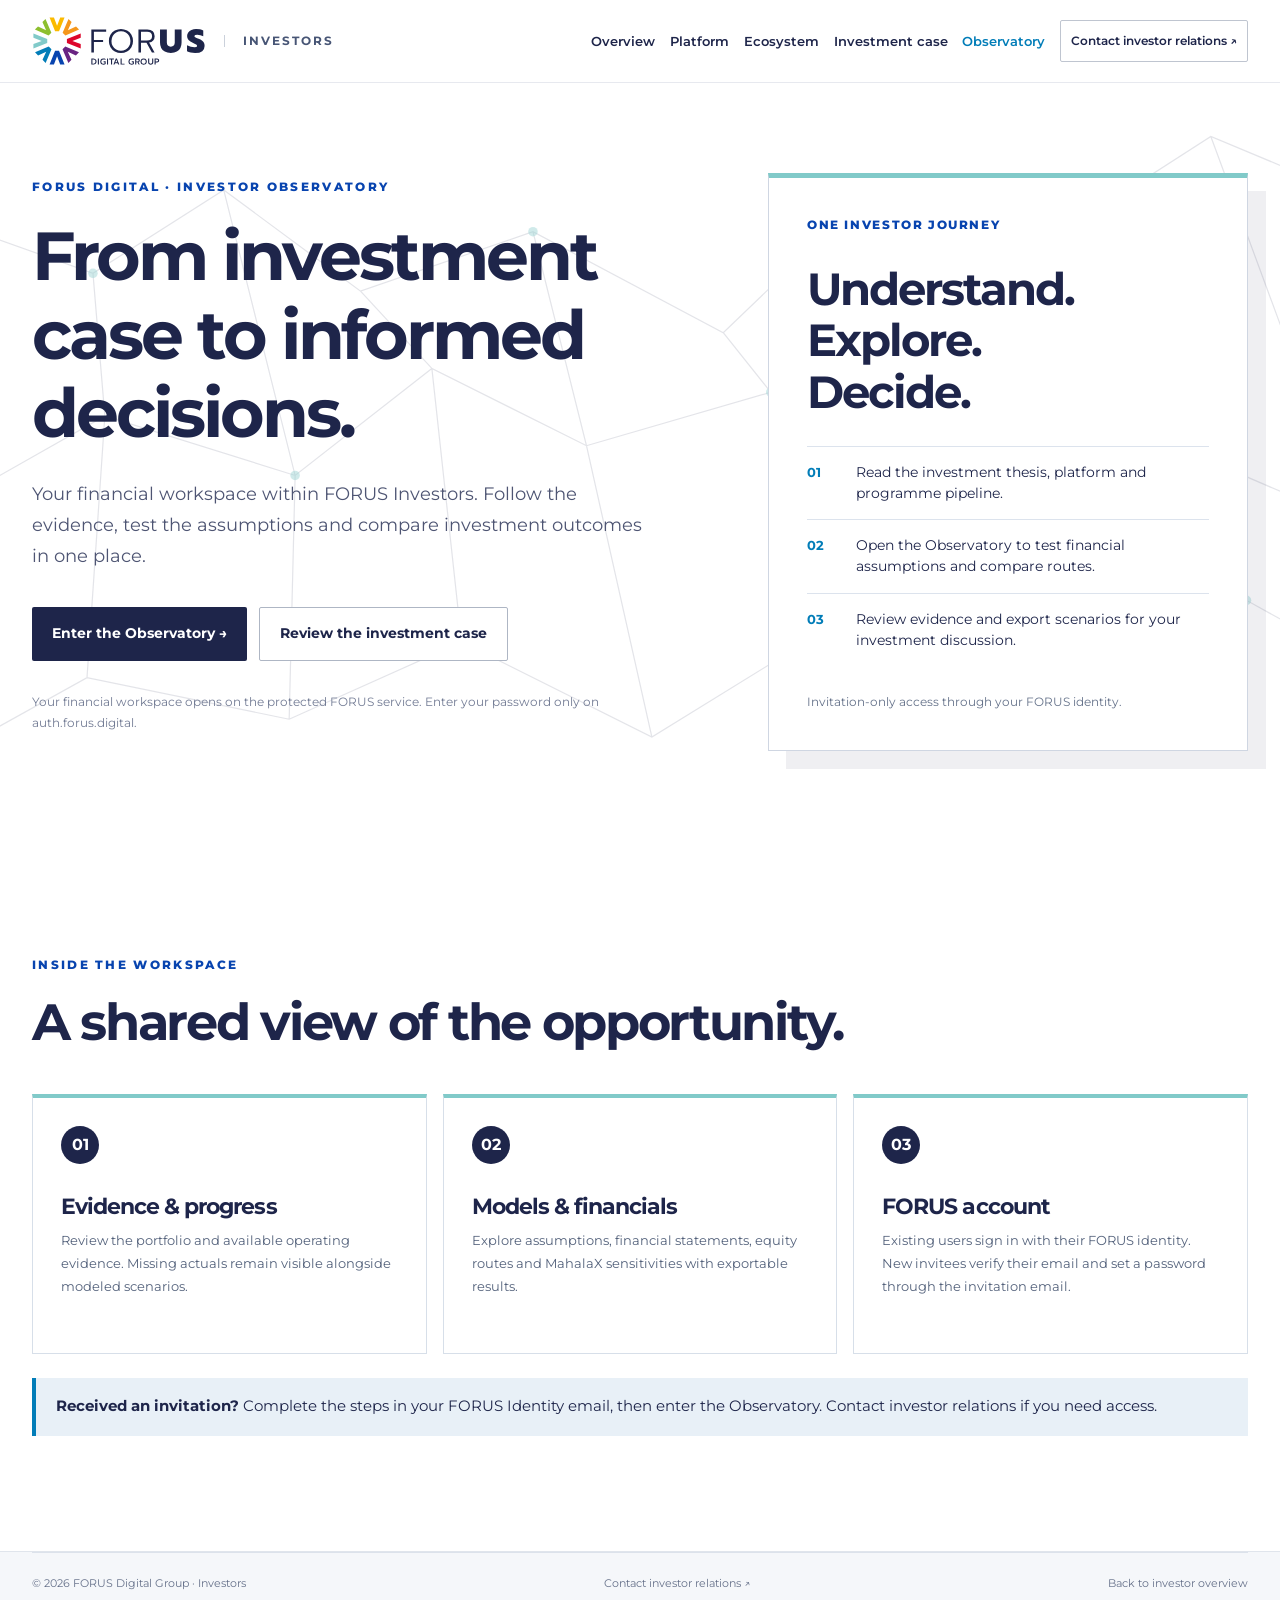
==== commit 234d936b: "Remove Issues to resolve section and its links" ====
--- a/observatory/index.html
+++ b/observatory/index.html
@@ -1 +1 @@
-<!doctype html><html lang="en"><head><meta charset="utf-8"><meta name="viewport" content="width=device-width,initial-scale=1"><meta name="referrer" content="same-origin"><title>Observatory | FORUS Digital Investors</title><meta name="description" content="The FORUS investor workspace: investment evidence, financial models and scenarios, with invitation-only access."><link rel="icon" href="assets/forus-icon.svg"><link rel="stylesheet" href="style.css"><script src="navigation.js" defer></script><script src="entry.js" defer></script></head><body><a class="skip" href="#main">Skip to content</a><header class="site-header"><div class="header-inner"><a class="brand" href="../index.html" aria-label="FORUS Digital investors home"><img class="corporate-logo" src="assets/forus-corporate.svg" alt="FORUS Digital Group" width="174" height="52"><span class="investor-label">Investors</span></a><button class="menu-toggle" aria-expanded="false" aria-controls="site-nav" aria-label="Open navigation">Menu <span>☰</span></button><nav id="site-nav" aria-label="Primary navigation"><a href="../index.html" class="">Overview</a><a href="../platform.html" class="" >Platform</a><a href="../ecosystem.html" class="" >Ecosystem</a><a href="../investment-case.html" class="" >Investment case</a><a href="../diligence.html" class="" >Issues to resolve</a><a class="active" aria-current="page" href="./">Observatory</a><a class="nav-contact" href="https://forus.digital/contact.html">Contact investor relations <span aria-hidden="true">↗</span></a></nav></div></header><main id="main"><section class="hero"><div class="container hero-grid"><div class="hero-copy"><p class="eyebrow">FORUS DIGITAL · INVESTOR OBSERVATORY</p><h1>From investment case to informed decisions.</h1><p class="hero-lead">Your financial workspace within FORUS Investors. Follow the evidence, test the assumptions and compare investment outcomes in one place.</p><div class="hero-actions"><a id="enter" class="button primary" hidden>Enter the Observatory →</a><a class="button ghost" href="../investment-case.html">Review the investment case</a></div><p id="status" class="hero-note" role="status">Investor access is being verified. Your investor contact will confirm when the workspace is ready.</p></div><div class="model-card"><p class="deal-label">ONE INVESTOR JOURNEY</p><h2>Understand.<br>Explore.<br>Decide.</h2><div class="model-row"><b>01</b><span>Read the investment thesis, platform and programme pipeline.</span></div><div class="model-row"><b>02</b><span>Open the Observatory to test financial assumptions and compare routes.</span></div><div class="model-row"><b>03</b><span>Review evidence and export scenarios for your investment discussion.</span></div><p>Invitation-only access through your FORUS identity.</p></div></div></section><section class="section container"><p class="eyebrow">INSIDE THE WORKSPACE</p><h2>A shared view of the opportunity.</h2><div class="transaction-steps"><article><b>01</b><h3>Evidence &amp; progress</h3><p>Review the portfolio and available operating evidence. Missing actuals remain visible alongside modeled scenarios.</p></article><article><b>02</b><h3>Models &amp; financials</h3><p>Explore assumptions, financial statements, equity routes and MahalaX sensitivities with exportable results.</p></article><article><b>03</b><h3>FORUS account</h3><p>Existing users sign in with their FORUS identity. New invitees verify their email and set a password through the invitation email.</p></article></div><p class="bridge-note"><strong>Received an invitation?</strong> Complete the steps in your FORUS Identity email, then enter the Observatory. Contact investor relations if you need access.</p></section></main><footer class="footer"><div class="container footer-bottom"><span>© 2026 FORUS Digital Group · Investors</span><a href="https://forus.digital/contact.html">Contact investor relations ↗</a><a href="../">Back to investor overview</a></div></footer></body></html>+<!doctype html><html lang="en"><head><meta charset="utf-8"><meta name="viewport" content="width=device-width,initial-scale=1"><meta name="referrer" content="same-origin"><title>Observatory | FORUS Digital Investors</title><meta name="description" content="The FORUS investor workspace: investment evidence, financial models and scenarios, with invitation-only access."><link rel="icon" href="assets/forus-icon.svg"><link rel="stylesheet" href="style.css"><script src="navigation.js" defer></script><script src="entry.js" defer></script></head><body><a class="skip" href="#main">Skip to content</a><header class="site-header"><div class="header-inner"><a class="brand" href="../index.html" aria-label="FORUS Digital investors home"><img class="corporate-logo" src="assets/forus-corporate.svg" alt="FORUS Digital Group" width="174" height="52"><span class="investor-label">Investors</span></a><button class="menu-toggle" aria-expanded="false" aria-controls="site-nav" aria-label="Open navigation">Menu <span>☰</span></button><nav id="site-nav" aria-label="Primary navigation"><a href="../index.html" class="">Overview</a><a href="../platform.html" class="" >Platform</a><a href="../ecosystem.html" class="" >Ecosystem</a><a href="../investment-case.html" class="" >Investment case</a><a class="active" aria-current="page" href="./">Observatory</a><a class="nav-contact" href="https://forus.digital/contact.html">Contact investor relations <span aria-hidden="true">↗</span></a></nav></div></header><main id="main"><section class="hero"><div class="container hero-grid"><div class="hero-copy"><p class="eyebrow">FORUS DIGITAL · INVESTOR OBSERVATORY</p><h1>From investment case to informed decisions.</h1><p class="hero-lead">Your financial workspace within FORUS Investors. Follow the evidence, test the assumptions and compare investment outcomes in one place.</p><div class="hero-actions"><a id="enter" class="button primary" hidden>Enter the Observatory →</a><a class="button ghost" href="../investment-case.html">Review the investment case</a></div><p id="status" class="hero-note" role="status">Investor access is being verified. Your investor contact will confirm when the workspace is ready.</p></div><div class="model-card"><p class="deal-label">ONE INVESTOR JOURNEY</p><h2>Understand.<br>Explore.<br>Decide.</h2><div class="model-row"><b>01</b><span>Read the investment thesis, platform and programme pipeline.</span></div><div class="model-row"><b>02</b><span>Open the Observatory to test financial assumptions and compare routes.</span></div><div class="model-row"><b>03</b><span>Review evidence and export scenarios for your investment discussion.</span></div><p>Invitation-only access through your FORUS identity.</p></div></div></section><section class="section container"><p class="eyebrow">INSIDE THE WORKSPACE</p><h2>A shared view of the opportunity.</h2><div class="transaction-steps"><article><b>01</b><h3>Evidence &amp; progress</h3><p>Review the portfolio and available operating evidence. Missing actuals remain visible alongside modeled scenarios.</p></article><article><b>02</b><h3>Models &amp; financials</h3><p>Explore assumptions, financial statements, equity routes and MahalaX sensitivities with exportable results.</p></article><article><b>03</b><h3>FORUS account</h3><p>Existing users sign in with their FORUS identity. New invitees verify their email and set a password through the invitation email.</p></article></div><p class="bridge-note"><strong>Received an invitation?</strong> Complete the steps in your FORUS Identity email, then enter the Observatory. Contact investor relations if you need access.</p></section></main><footer class="footer"><div class="container footer-bottom"><span>© 2026 FORUS Digital Group · Investors</span><a href="https://forus.digital/contact.html">Contact investor relations ↗</a><a href="../">Back to investor overview</a></div></footer></body></html>
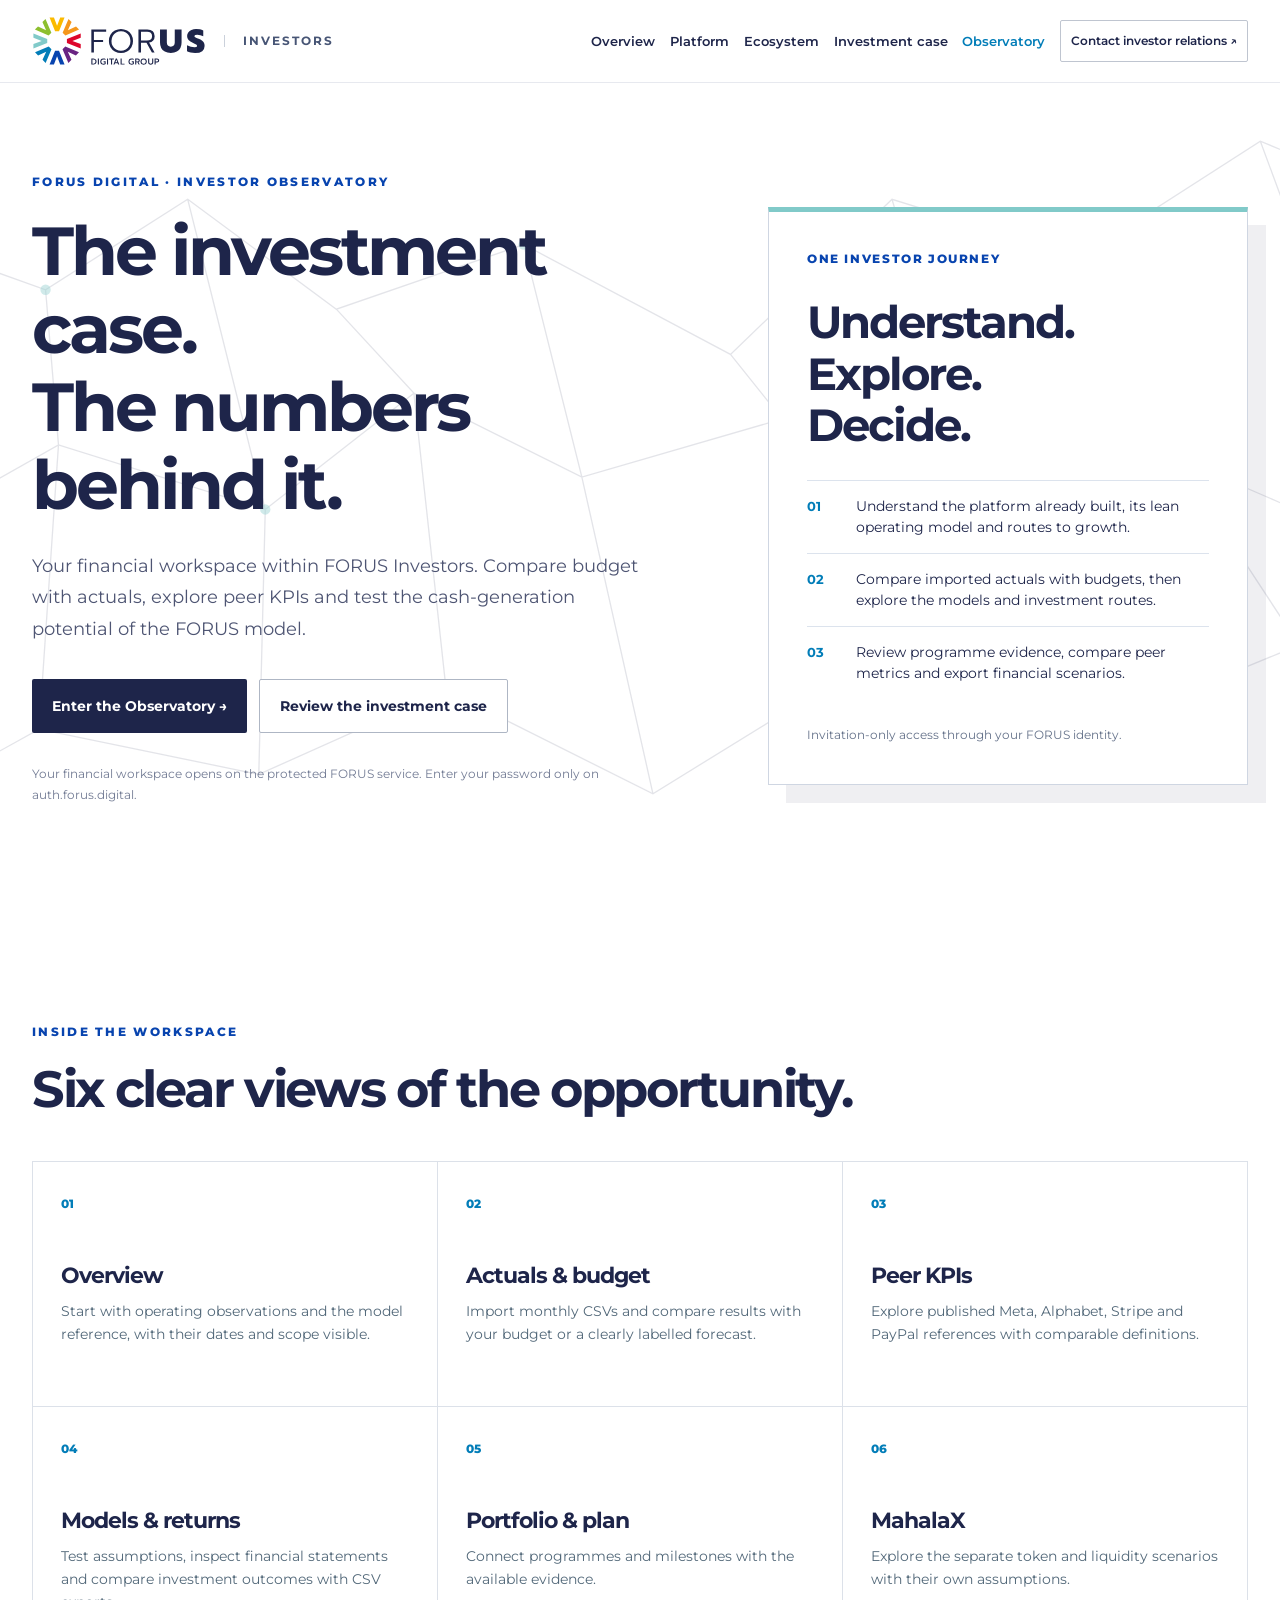
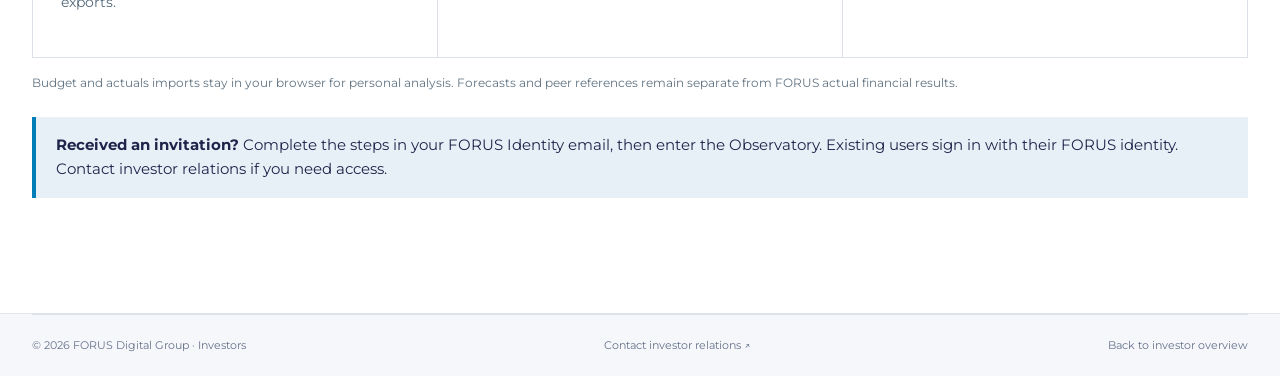
==== commit 0079e5db: "Align investor website with Observatory and platform economics" ====
--- a/observatory/index.html
+++ b/observatory/index.html
@@ -1 +1 @@
-<!doctype html><html lang="en"><head><meta charset="utf-8"><meta name="viewport" content="width=device-width,initial-scale=1"><meta name="referrer" content="same-origin"><title>Observatory | FORUS Digital Investors</title><meta name="description" content="The FORUS investor workspace: investment evidence, financial models and scenarios, with invitation-only access."><link rel="icon" href="assets/forus-icon.svg"><link rel="stylesheet" href="style.css"><script src="navigation.js" defer></script><script src="entry.js" defer></script></head><body><a class="skip" href="#main">Skip to content</a><header class="site-header"><div class="header-inner"><a class="brand" href="../index.html" aria-label="FORUS Digital investors home"><img class="corporate-logo" src="assets/forus-corporate.svg" alt="FORUS Digital Group" width="174" height="52"><span class="investor-label">Investors</span></a><button class="menu-toggle" aria-expanded="false" aria-controls="site-nav" aria-label="Open navigation">Menu <span>☰</span></button><nav id="site-nav" aria-label="Primary navigation"><a href="../index.html" class="">Overview</a><a href="../platform.html" class="" >Platform</a><a href="../ecosystem.html" class="" >Ecosystem</a><a href="../investment-case.html" class="" >Investment case</a><a class="active" aria-current="page" href="./">Observatory</a><a class="nav-contact" href="https://forus.digital/contact.html">Contact investor relations <span aria-hidden="true">↗</span></a></nav></div></header><main id="main"><section class="hero"><div class="container hero-grid"><div class="hero-copy"><p class="eyebrow">FORUS DIGITAL · INVESTOR OBSERVATORY</p><h1>From investment case to informed decisions.</h1><p class="hero-lead">Your financial workspace within FORUS Investors. Follow the evidence, test the assumptions and compare investment outcomes in one place.</p><div class="hero-actions"><a id="enter" class="button primary" hidden>Enter the Observatory →</a><a class="button ghost" href="../investment-case.html">Review the investment case</a></div><p id="status" class="hero-note" role="status">Investor access is being verified. Your investor contact will confirm when the workspace is ready.</p></div><div class="model-card"><p class="deal-label">ONE INVESTOR JOURNEY</p><h2>Understand.<br>Explore.<br>Decide.</h2><div class="model-row"><b>01</b><span>Read the investment thesis, platform and programme pipeline.</span></div><div class="model-row"><b>02</b><span>Open the Observatory to test financial assumptions and compare routes.</span></div><div class="model-row"><b>03</b><span>Review evidence and export scenarios for your investment discussion.</span></div><p>Invitation-only access through your FORUS identity.</p></div></div></section><section class="section container"><p class="eyebrow">INSIDE THE WORKSPACE</p><h2>A shared view of the opportunity.</h2><div class="transaction-steps"><article><b>01</b><h3>Evidence &amp; progress</h3><p>Review the portfolio and available operating evidence. Missing actuals remain visible alongside modeled scenarios.</p></article><article><b>02</b><h3>Models &amp; financials</h3><p>Explore assumptions, financial statements, equity routes and MahalaX sensitivities with exportable results.</p></article><article><b>03</b><h3>FORUS account</h3><p>Existing users sign in with their FORUS identity. New invitees verify their email and set a password through the invitation email.</p></article></div><p class="bridge-note"><strong>Received an invitation?</strong> Complete the steps in your FORUS Identity email, then enter the Observatory. Contact investor relations if you need access.</p></section></main><footer class="footer"><div class="container footer-bottom"><span>© 2026 FORUS Digital Group · Investors</span><a href="https://forus.digital/contact.html">Contact investor relations ↗</a><a href="../">Back to investor overview</a></div></footer></body></html>+<!doctype html><html lang="en"><head><meta charset="utf-8"><meta name="viewport" content="width=device-width,initial-scale=1"><meta name="referrer" content="same-origin"><title>Observatory | FORUS Digital Investors</title><meta name="description" content="The FORUS investor workspace: CSV budget and actuals, peer KPIs, financial models and investment scenarios, with invitation-only access."><link rel="icon" href="assets/forus-icon.svg"><link rel="stylesheet" href="style.css"><script src="navigation.js" defer></script><script src="entry.js" defer></script></head><body><a class="skip" href="#main">Skip to content</a><header class="site-header"><div class="header-inner"><a class="brand" href="../index.html" aria-label="FORUS Digital investors home"><img class="corporate-logo" src="assets/forus-corporate.svg" alt="FORUS Digital Group" width="174" height="52"><span class="investor-label">Investors</span></a><button class="menu-toggle" aria-expanded="false" aria-controls="site-nav" aria-label="Open navigation">Menu <span>☰</span></button><nav id="site-nav" aria-label="Primary navigation"><a href="../index.html" class="">Overview</a><a href="../platform.html" class="" >Platform</a><a href="../ecosystem.html" class="" >Ecosystem</a><a href="../investment-case.html" class="" >Investment case</a><a class="active" aria-current="page" href="./">Observatory</a><a class="nav-contact" href="https://forus.digital/contact.html">Contact investor relations <span aria-hidden="true">↗</span></a></nav></div></header><main id="main"><section class="hero"><div class="container hero-grid"><div class="hero-copy"><p class="eyebrow">FORUS DIGITAL · INVESTOR OBSERVATORY</p><h1>The investment case.<br>The numbers behind it.</h1><p class="hero-lead">Your financial workspace within FORUS Investors. Compare budget with actuals, explore peer KPIs and test the cash-generation potential of the FORUS model.</p><div class="hero-actions"><a id="enter" class="button primary" hidden>Enter the Observatory →</a><a class="button ghost" href="../investment-case.html">Review the investment case</a></div><p id="status" class="hero-note" role="status">Investor access is being verified. Your investor contact will confirm when the workspace is ready.</p></div><div class="model-card"><p class="deal-label">ONE INVESTOR JOURNEY</p><h2>Understand.<br>Explore.<br>Decide.</h2><div class="model-row"><b>01</b><span>Understand the platform already built, its lean operating model and routes to growth.</span></div><div class="model-row"><b>02</b><span>Compare imported actuals with budgets, then explore the models and investment routes.</span></div><div class="model-row"><b>03</b><span>Review programme evidence, compare peer metrics and export financial scenarios.</span></div><p>Invitation-only access through your FORUS identity.</p></div></div></section><section class="section container"><p class="eyebrow">INSIDE THE WORKSPACE</p><h2>Six clear views of the opportunity.</h2><div class="capability-grid"><article><span>01</span><h3>Overview</h3><p>Start with operating observations and the model reference, with their dates and scope visible.</p></article><article><span>02</span><h3>Actuals &amp; budget</h3><p>Import monthly CSVs and compare results with your budget or a clearly labelled forecast.</p></article><article><span>03</span><h3>Peer KPIs</h3><p>Explore published Meta, Alphabet, Stripe and PayPal references with comparable definitions.</p></article><article><span>04</span><h3>Models &amp; returns</h3><p>Test assumptions, inspect financial statements and compare investment outcomes with CSV exports.</p></article><article><span>05</span><h3>Portfolio &amp; plan</h3><p>Connect programmes and milestones with the available evidence.</p></article><article><span>06</span><h3>MahalaX</h3><p>Explore the separate token and liquidity scenarios with their own assumptions.</p></article></div><p class="source-line">Budget and actuals imports stay in your browser for personal analysis. Forecasts and peer references remain separate from FORUS actual financial results.</p><p class="bridge-note"><strong>Received an invitation?</strong> Complete the steps in your FORUS Identity email, then enter the Observatory. Existing users sign in with their FORUS identity. Contact investor relations if you need access.</p></section></main><footer class="footer"><div class="container footer-bottom"><span>© 2026 FORUS Digital Group · Investors</span><a href="https://forus.digital/contact.html">Contact investor relations ↗</a><a href="../">Back to investor overview</a></div></footer></body></html>
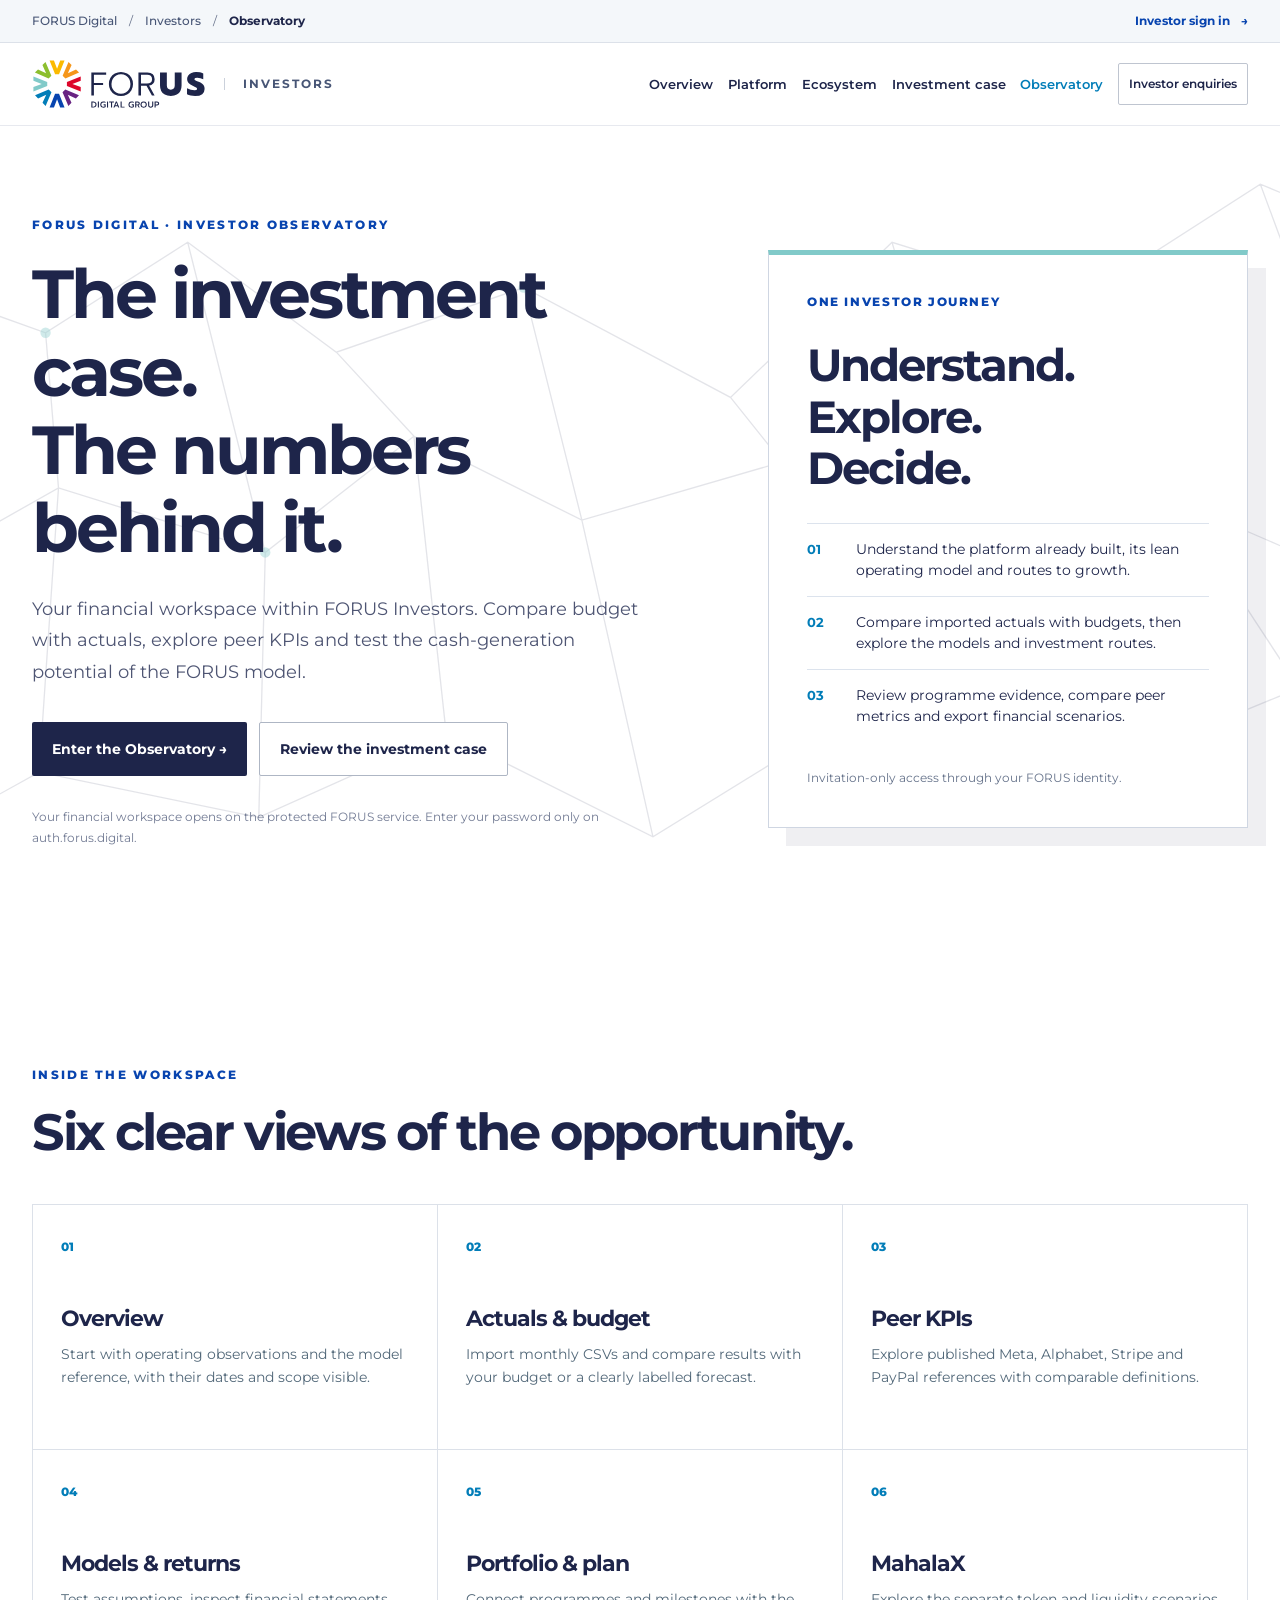
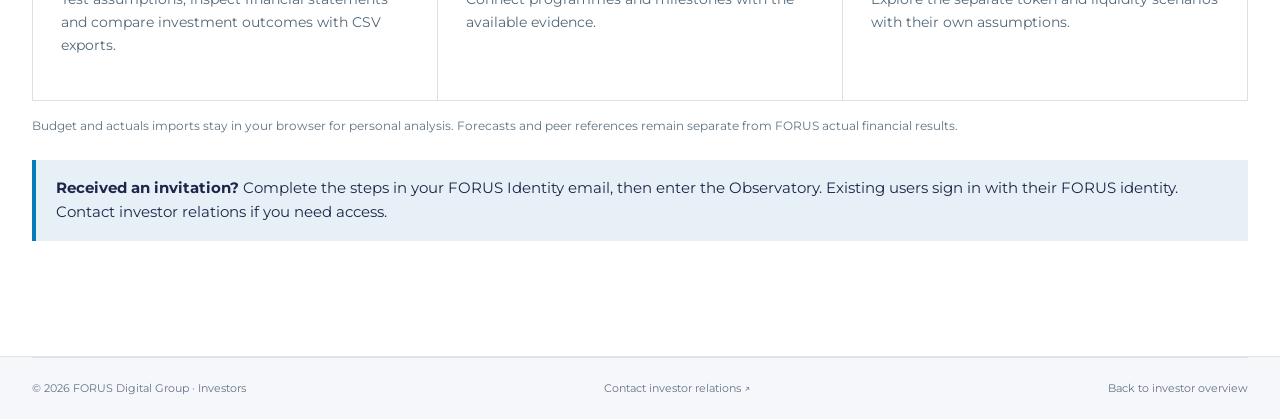
==== commit a84e91dc: "Unify FORUS navigation and investor sign-in across public pages" ====
--- a/observatory/index.html
+++ b/observatory/index.html
@@ -1 +1 @@
-<!doctype html><html lang="en"><head><meta charset="utf-8"><meta name="viewport" content="width=device-width,initial-scale=1"><meta name="referrer" content="same-origin"><title>Observatory | FORUS Digital Investors</title><meta name="description" content="The FORUS investor workspace: CSV budget and actuals, peer KPIs, financial models and investment scenarios, with invitation-only access."><link rel="icon" href="assets/forus-icon.svg"><link rel="stylesheet" href="style.css"><script src="navigation.js" defer></script><script src="entry.js" defer></script></head><body><a class="skip" href="#main">Skip to content</a><header class="site-header"><div class="header-inner"><a class="brand" href="../index.html" aria-label="FORUS Digital investors home"><img class="corporate-logo" src="assets/forus-corporate.svg" alt="FORUS Digital Group" width="174" height="52"><span class="investor-label">Investors</span></a><button class="menu-toggle" aria-expanded="false" aria-controls="site-nav" aria-label="Open navigation">Menu <span>☰</span></button><nav id="site-nav" aria-label="Primary navigation"><a href="../index.html" class="">Overview</a><a href="../platform.html" class="" >Platform</a><a href="../ecosystem.html" class="" >Ecosystem</a><a href="../investment-case.html" class="" >Investment case</a><a class="active" aria-current="page" href="./">Observatory</a><a class="nav-contact" href="https://forus.digital/contact.html">Contact investor relations <span aria-hidden="true">↗</span></a></nav></div></header><main id="main"><section class="hero"><div class="container hero-grid"><div class="hero-copy"><p class="eyebrow">FORUS DIGITAL · INVESTOR OBSERVATORY</p><h1>The investment case.<br>The numbers behind it.</h1><p class="hero-lead">Your financial workspace within FORUS Investors. Compare budget with actuals, explore peer KPIs and test the cash-generation potential of the FORUS model.</p><div class="hero-actions"><a id="enter" class="button primary" hidden>Enter the Observatory →</a><a class="button ghost" href="../investment-case.html">Review the investment case</a></div><p id="status" class="hero-note" role="status">Investor access is being verified. Your investor contact will confirm when the workspace is ready.</p></div><div class="model-card"><p class="deal-label">ONE INVESTOR JOURNEY</p><h2>Understand.<br>Explore.<br>Decide.</h2><div class="model-row"><b>01</b><span>Understand the platform already built, its lean operating model and routes to growth.</span></div><div class="model-row"><b>02</b><span>Compare imported actuals with budgets, then explore the models and investment routes.</span></div><div class="model-row"><b>03</b><span>Review programme evidence, compare peer metrics and export financial scenarios.</span></div><p>Invitation-only access through your FORUS identity.</p></div></div></section><section class="section container"><p class="eyebrow">INSIDE THE WORKSPACE</p><h2>Six clear views of the opportunity.</h2><div class="capability-grid"><article><span>01</span><h3>Overview</h3><p>Start with operating observations and the model reference, with their dates and scope visible.</p></article><article><span>02</span><h3>Actuals &amp; budget</h3><p>Import monthly CSVs and compare results with your budget or a clearly labelled forecast.</p></article><article><span>03</span><h3>Peer KPIs</h3><p>Explore published Meta, Alphabet, Stripe and PayPal references with comparable definitions.</p></article><article><span>04</span><h3>Models &amp; returns</h3><p>Test assumptions, inspect financial statements and compare investment outcomes with CSV exports.</p></article><article><span>05</span><h3>Portfolio &amp; plan</h3><p>Connect programmes and milestones with the available evidence.</p></article><article><span>06</span><h3>MahalaX</h3><p>Explore the separate token and liquidity scenarios with their own assumptions.</p></article></div><p class="source-line">Budget and actuals imports stay in your browser for personal analysis. Forecasts and peer references remain separate from FORUS actual financial results.</p><p class="bridge-note"><strong>Received an invitation?</strong> Complete the steps in your FORUS Identity email, then enter the Observatory. Existing users sign in with their FORUS identity. Contact investor relations if you need access.</p></section></main><footer class="footer"><div class="container footer-bottom"><span>© 2026 FORUS Digital Group · Investors</span><a href="https://forus.digital/contact.html">Contact investor relations ↗</a><a href="../">Back to investor overview</a></div></footer></body></html>+<!doctype html><html lang="en"><head><meta charset="utf-8"><meta name="viewport" content="width=device-width,initial-scale=1"><meta name="referrer" content="same-origin"><title>Observatory | FORUS Digital Investors</title><link rel="canonical" href="https://investors.forus.digital/observatory/"><meta name="description" content="The FORUS investor workspace: CSV budget and actuals, peer KPIs, financial models and investment scenarios, with invitation-only access."><link rel="icon" href="assets/forus-icon.svg"><link rel="stylesheet" href="style.css"><script src="navigation.js" defer></script><script src="entry.js" defer></script></head><body><a class="skip" href="#main">Skip to content</a><div class="group-bar"><div class="group-bar-inner"><nav aria-label="FORUS destinations"><a href="https://forus.digital/">FORUS Digital</a><span aria-hidden="true">/</span><a href="https://investors.forus.digital/">Investors</a><span aria-hidden="true">/</span><span aria-current="location">Observatory</span></nav><a class="investor-signin" href="https://forus-investor-observatory-275238838721.africa-south1.run.app/login">Investor sign in <span aria-hidden="true">→</span></a></div></div><header class="site-header"><div class="header-inner"><a class="brand" href="https://forus.digital/" aria-label="FORUS Digital home"><img class="corporate-logo" src="assets/forus-corporate.svg" alt="FORUS Digital Group" width="174" height="52"><span class="investor-label">Investors</span></a><button class="menu-toggle" aria-expanded="false" aria-controls="site-nav" aria-label="Open navigation">Menu <span>☰</span></button><nav id="site-nav" aria-label="Primary navigation"><a href="../index.html" class="">Overview</a><a href="../platform.html" class="" >Platform</a><a href="../ecosystem.html" class="" >Ecosystem</a><a href="../investment-case.html" class="" >Investment case</a><a class="active" aria-current="page" href="./">Observatory</a><a class="nav-contact" href="mailto:info@forus.digital?subject=Investor%20Relations">Investor enquiries</a></nav></div></header><main id="main"><section class="hero"><div class="container hero-grid"><div class="hero-copy"><p class="eyebrow">FORUS DIGITAL · INVESTOR OBSERVATORY</p><h1>The investment case.<br>The numbers behind it.</h1><p class="hero-lead">Your financial workspace within FORUS Investors. Compare budget with actuals, explore peer KPIs and test the cash-generation potential of the FORUS model.</p><div class="hero-actions"><a id="enter" class="button primary" hidden>Enter the Observatory →</a><a class="button ghost" href="../investment-case.html">Review the investment case</a></div><p id="status" class="hero-note" role="status">Investor access is being verified. Your investor contact will confirm when the workspace is ready.</p></div><div class="model-card"><p class="deal-label">ONE INVESTOR JOURNEY</p><h2>Understand.<br>Explore.<br>Decide.</h2><div class="model-row"><b>01</b><span>Understand the platform already built, its lean operating model and routes to growth.</span></div><div class="model-row"><b>02</b><span>Compare imported actuals with budgets, then explore the models and investment routes.</span></div><div class="model-row"><b>03</b><span>Review programme evidence, compare peer metrics and export financial scenarios.</span></div><p>Invitation-only access through your FORUS identity.</p></div></div></section><section class="section container"><p class="eyebrow">INSIDE THE WORKSPACE</p><h2>Six clear views of the opportunity.</h2><div class="capability-grid"><article><span>01</span><h3>Overview</h3><p>Start with operating observations and the model reference, with their dates and scope visible.</p></article><article><span>02</span><h3>Actuals &amp; budget</h3><p>Import monthly CSVs and compare results with your budget or a clearly labelled forecast.</p></article><article><span>03</span><h3>Peer KPIs</h3><p>Explore published Meta, Alphabet, Stripe and PayPal references with comparable definitions.</p></article><article><span>04</span><h3>Models &amp; returns</h3><p>Test assumptions, inspect financial statements and compare investment outcomes with CSV exports.</p></article><article><span>05</span><h3>Portfolio &amp; plan</h3><p>Connect programmes and milestones with the available evidence.</p></article><article><span>06</span><h3>MahalaX</h3><p>Explore the separate token and liquidity scenarios with their own assumptions.</p></article></div><p class="source-line">Budget and actuals imports stay in your browser for personal analysis. Forecasts and peer references remain separate from FORUS actual financial results.</p><p class="bridge-note"><strong>Received an invitation?</strong> Complete the steps in your FORUS Identity email, then enter the Observatory. Existing users sign in with their FORUS identity. Contact investor relations if you need access.</p></section></main><footer class="footer"><div class="container footer-bottom"><span>© 2026 FORUS Digital Group · Investors</span><a href="mailto:info@forus.digital?subject=Investor%20Relations">Contact investor relations ↗</a><a href="../">Back to investor overview</a></div></footer></body></html>
--- a/observatory/style.css
+++ b/observatory/style.css
@@ -25,3 +25,8 @@
 
 /* Shared investor journey */
 .investor-workspace{background:#eaf3f7;border-top:1px solid #d2e5eb;border-bottom:1px solid #d2e5eb;padding:48px 0}.workspace-inner{display:flex;justify-content:space-between;align-items:center;gap:40px}.workspace-inner>div{max-width:760px}.workspace-inner h2{font-size:clamp(1.8rem,3vw,2.8rem);margin-bottom:16px}.workspace-inner p:last-child{margin:0;color:#4e5d76}.workspace-inner .button{flex-shrink:0}.site-header nav{gap:clamp(10px,1.15vw,20px)}.site-header nav .nav-contact{font-size:.76rem;padding:10px}.button[hidden]{display:none}@media(max-width:1180px){.header-inner{flex-wrap:wrap;padding:18px 0;gap:18px}.site-header nav{flex-wrap:wrap}}@media(max-width:760px){.workspace-inner{align-items:flex-start;flex-direction:column;gap:24px}}
+
+/* Shared FORUS destination navigation, October 2026. */
+.group-bar{background:#f4f7fa;border-bottom:1px solid #dce1e9;color:#475575}.group-bar-inner{width:min(1360px,calc(100% - 64px));margin:auto;display:flex;align-items:center;justify-content:space-between;gap:16px;min-height:42px}.group-bar nav{display:flex;flex-wrap:wrap;align-items:center;gap:12px}.group-bar nav a,.group-bar nav span,.investor-signin{font-size:.72rem;line-height:1.4;letter-spacing:0}.group-bar nav a{padding:8px 0;font-weight:500}.group-bar [aria-current]{color:#1e254a;font-weight:700}.group-bar nav>span:not([aria-current]){color:#66718a}.group-bar a:hover{text-decoration:underline;text-underline-offset:4px}.investor-signin{font-weight:700;color:#0844af;white-space:nowrap;padding:10px 0}.group-bar .investor-signin span{margin-left:8px}@media(max-width:760px){.group-bar-inner{width:calc(100% - 36px);gap:10px;align-items:flex-start}.group-bar nav{gap:7px;padding:4px 0}.group-bar nav a,.group-bar nav span,.investor-signin{font-size:.65rem}.group-bar .investor-signin span{display:none}}
+
+@media(max-width:760px){.group-bar-inner{flex-wrap:wrap;gap:0 12px}.group-bar nav{flex:1 1 220px}.group-bar .investor-signin{margin-left:auto;padding:8px 0}}
